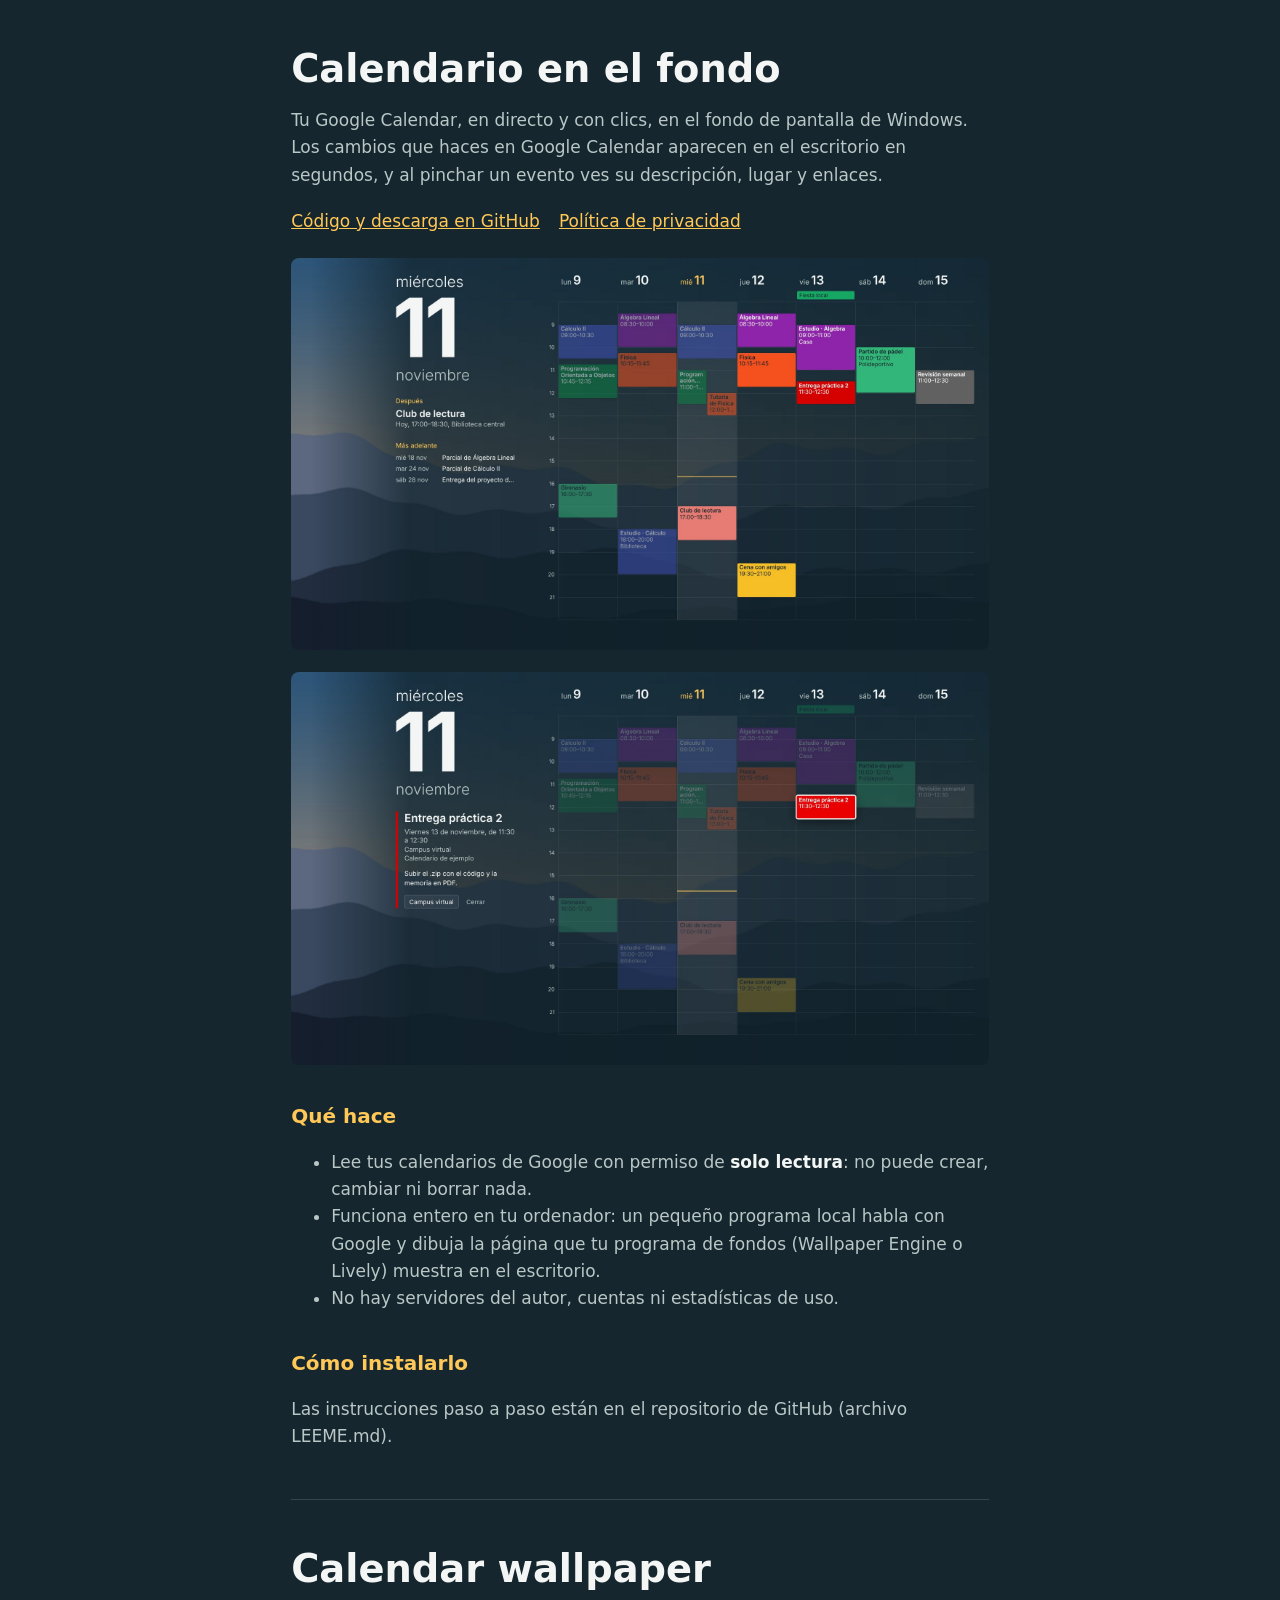
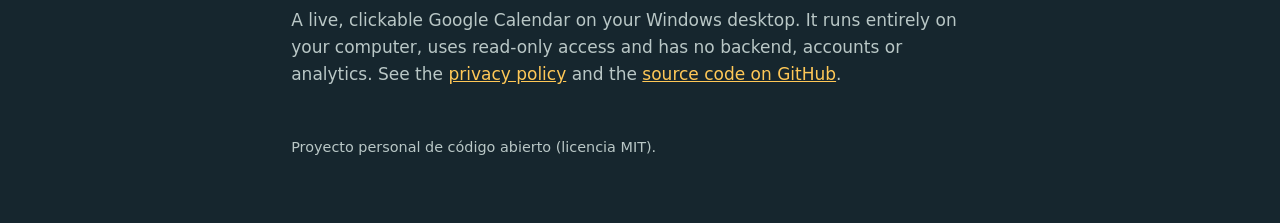
==== docs/index.html @ a0932695 "first commit" ====
<!doctype html>
<html lang="es"><head><meta charset="utf-8"><meta name="viewport" content="width=device-width,initial-scale=1">
<title>Calendario en el fondo</title><link rel="stylesheet" href="estilo.css"></head>
<body><main>
<h1>Calendario en el fondo</h1>
<p>Tu Google Calendar, en directo y con clics, en el fondo de pantalla de Windows. Los cambios que haces en Google Calendar aparecen en el escritorio en segundos, y al pinchar un evento ves su descripción, lugar y enlaces.</p>
<nav><a class="repo" href="https://github.com/">Código y descarga en GitHub</a><a href="privacidad.html">Política de privacidad</a></nav>
<img src="vista.jpg" alt="Vista semanal del calendario sobre el fondo de escritorio">
<img src="detalle.jpg" alt="Al pinchar un evento se resalta y se muestra su detalle">
<h2>Qué hace</h2>
<ul>
<li>Lee tus calendarios de Google con permiso de <strong>solo lectura</strong>: no puede crear, cambiar ni borrar nada.</li>
<li>Funciona entero en tu ordenador: un pequeño programa local habla con Google y dibuja la página que tu programa de fondos (Wallpaper Engine o Lively) muestra en el escritorio.</li>
<li>No hay servidores del autor, cuentas ni estadísticas de uso.</li>
</ul>
<h2>Cómo instalarlo</h2>
<p>Las instrucciones paso a paso están en el repositorio de GitHub (archivo LEEME.md).</p>
<hr lang="en">
<div lang="en">
<h1>Calendar wallpaper</h1>
<p>A live, clickable Google Calendar on your Windows desktop. It runs entirely on your computer, uses read-only access and has no backend, accounts or analytics. See the <a href="privacidad.html#en">privacy policy</a> and the <a class="repo" href="https://github.com/">source code on GitHub</a>.</p>
</div>
<footer>Proyecto personal de código abierto (licencia MIT).</footer>
</main>
<script>
// En GitHub Pages (usuario.github.io/repositorio/) enlaza al repositorio sin escribir el nombre a mano.
const usuario=location.hostname.endsWith(".github.io")?location.hostname.split(".")[0]:"";
const repo=location.pathname.split("/").filter(Boolean)[0]||"";
if(usuario&&repo)document.querySelectorAll("a.repo").forEach(a=>a.href=`https://github.com/${usuario}/${repo}`);
</script>
</body></html>
---- docs/estilo.css ----
:root{--tinta:#f3f6f4;--suave:#b9c7c6;--fondo:#16262e;--panel:#1d313a;--acento:#ffc857}
*{box-sizing:border-box}
body{margin:0;background:var(--fondo);color:var(--tinta);font:17px/1.6 Bahnschrift,"Segoe UI",system-ui,sans-serif}
main{max-width:46rem;margin:0 auto;padding:3rem 1.2rem 4rem}
h1{font-size:2.4rem;line-height:1.1;margin:0 0 .6rem}
h2{font-size:1.25rem;margin:2.2rem 0 .4rem;color:var(--acento);font-weight:600}
p,li{color:var(--suave)}
strong{color:var(--tinta)}
a{color:var(--acento)}
img{width:100%;border-radius:.5rem;margin:1.4rem 0 .4rem;display:block}
nav{display:flex;gap:1.2rem;flex-wrap:wrap;margin:1.2rem 0}
footer{margin-top:3rem;font-size:.9rem;color:var(--suave)}
hr{border:0;border-top:1px solid rgba(243,246,244,.15);margin:3rem 0}
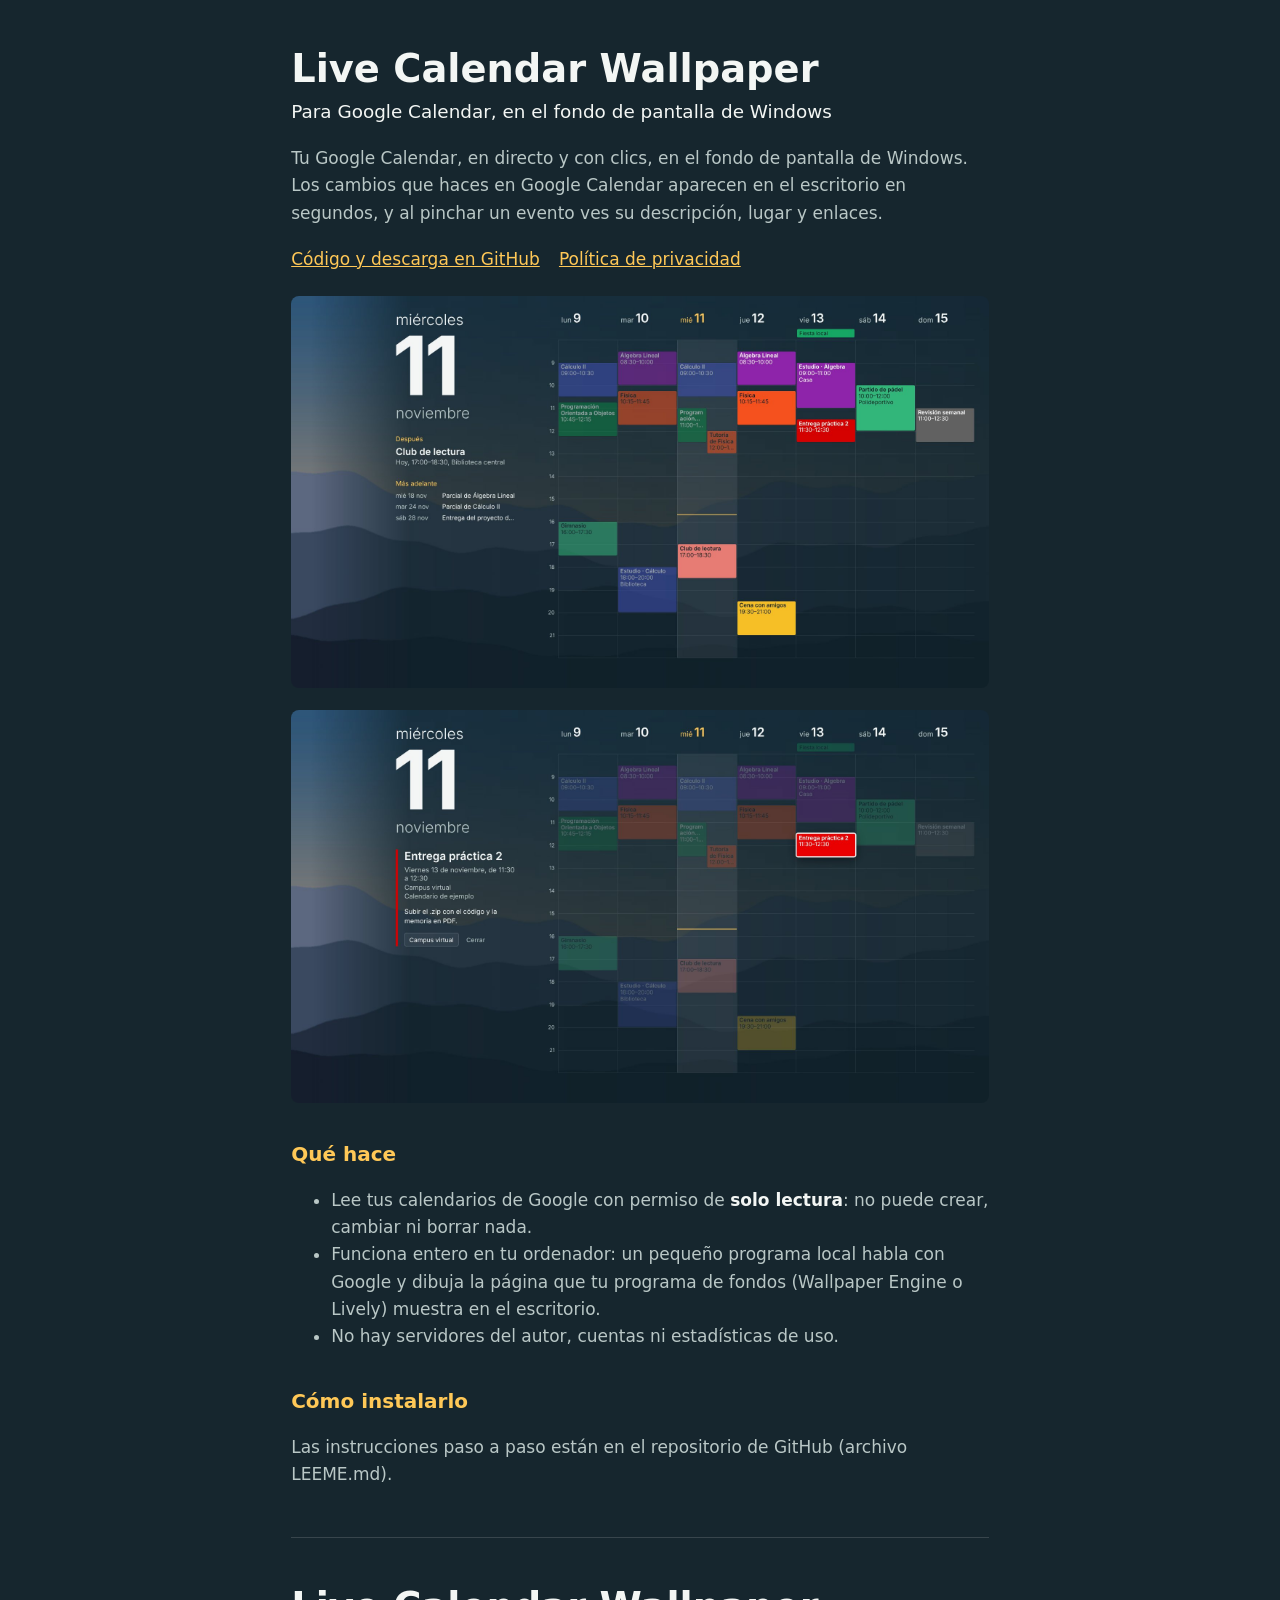
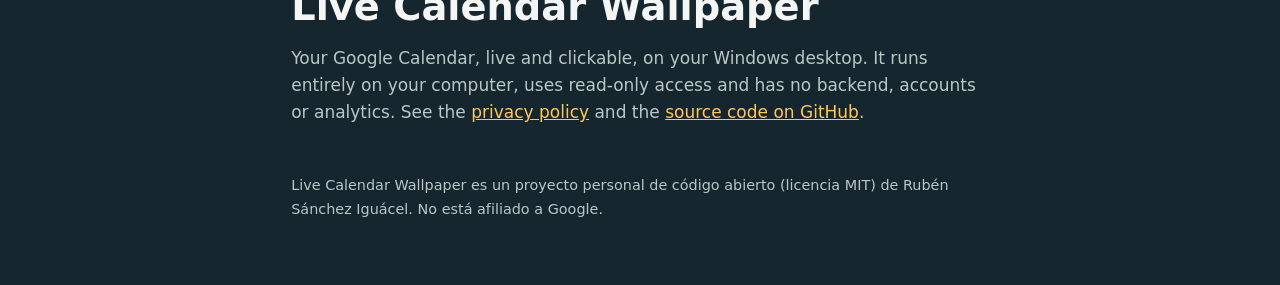
==== commit 8abb499e: "docs(pages): name the app Live Calendar Wallpaper" ====
--- a/docs/index.html
+++ b/docs/index.html
@@ -1,8 +1,9 @@
 <!doctype html>
 <html lang="es"><head><meta charset="utf-8"><meta name="viewport" content="width=device-width,initial-scale=1">
-<title>Calendario en el fondo</title><link rel="stylesheet" href="estilo.css"></head>
+<title>Live Calendar Wallpaper</title><link rel="stylesheet" href="estilo.css"></head>
 <body><main>
-<h1>Calendario en el fondo</h1>
+<h1>Live Calendar Wallpaper</h1>
+<p class="subtitulo">Para Google Calendar, en el fondo de pantalla de Windows</p>
 <p>Tu Google Calendar, en directo y con clics, en el fondo de pantalla de Windows. Los cambios que haces en Google Calendar aparecen en el escritorio en segundos, y al pinchar un evento ves su descripción, lugar y enlaces.</p>
 <nav><a class="repo" href="https://github.com/">Código y descarga en GitHub</a><a href="privacidad.html">Política de privacidad</a></nav>
 <img src="vista.jpg" alt="Vista semanal del calendario sobre el fondo de escritorio">
@@ -17,10 +18,10 @@
 <p>Las instrucciones paso a paso están en el repositorio de GitHub (archivo LEEME.md).</p>
 <hr lang="en">
 <div lang="en">
-<h1>Calendar wallpaper</h1>
-<p>A live, clickable Google Calendar on your Windows desktop. It runs entirely on your computer, uses read-only access and has no backend, accounts or analytics. See the <a href="privacidad.html#en">privacy policy</a> and the <a class="repo" href="https://github.com/">source code on GitHub</a>.</p>
+<h1>Live Calendar Wallpaper</h1>
+<p>Your Google Calendar, live and clickable, on your Windows desktop. It runs entirely on your computer, uses read-only access and has no backend, accounts or analytics. See the <a href="privacidad.html#en">privacy policy</a> and the <a class="repo" href="https://github.com/">source code on GitHub</a>.</p>
 </div>
-<footer>Proyecto personal de código abierto (licencia MIT).</footer>
+<footer>Live Calendar Wallpaper es un proyecto personal de código abierto (licencia MIT) de Rubén Sánchez Iguácel. No está afiliado a Google.</footer>
 </main>
 <script>
 // En GitHub Pages (usuario.github.io/repositorio/) enlaza al repositorio sin escribir el nombre a mano.
--- a/docs/estilo.css
+++ b/docs/estilo.css
@@ -3,6 +3,7 @@
 body{margin:0;background:var(--fondo);color:var(--tinta);font:17px/1.6 Bahnschrift,"Segoe UI",system-ui,sans-serif}
 main{max-width:46rem;margin:0 auto;padding:3rem 1.2rem 4rem}
 h1{font-size:2.4rem;line-height:1.1;margin:0 0 .6rem}
+.subtitulo{margin:-.2rem 0 1.2rem;font-size:1.15rem;color:var(--tinta)}
 h2{font-size:1.25rem;margin:2.2rem 0 .4rem;color:var(--acento);font-weight:600}
 p,li{color:var(--suave)}
 strong{color:var(--tinta)}
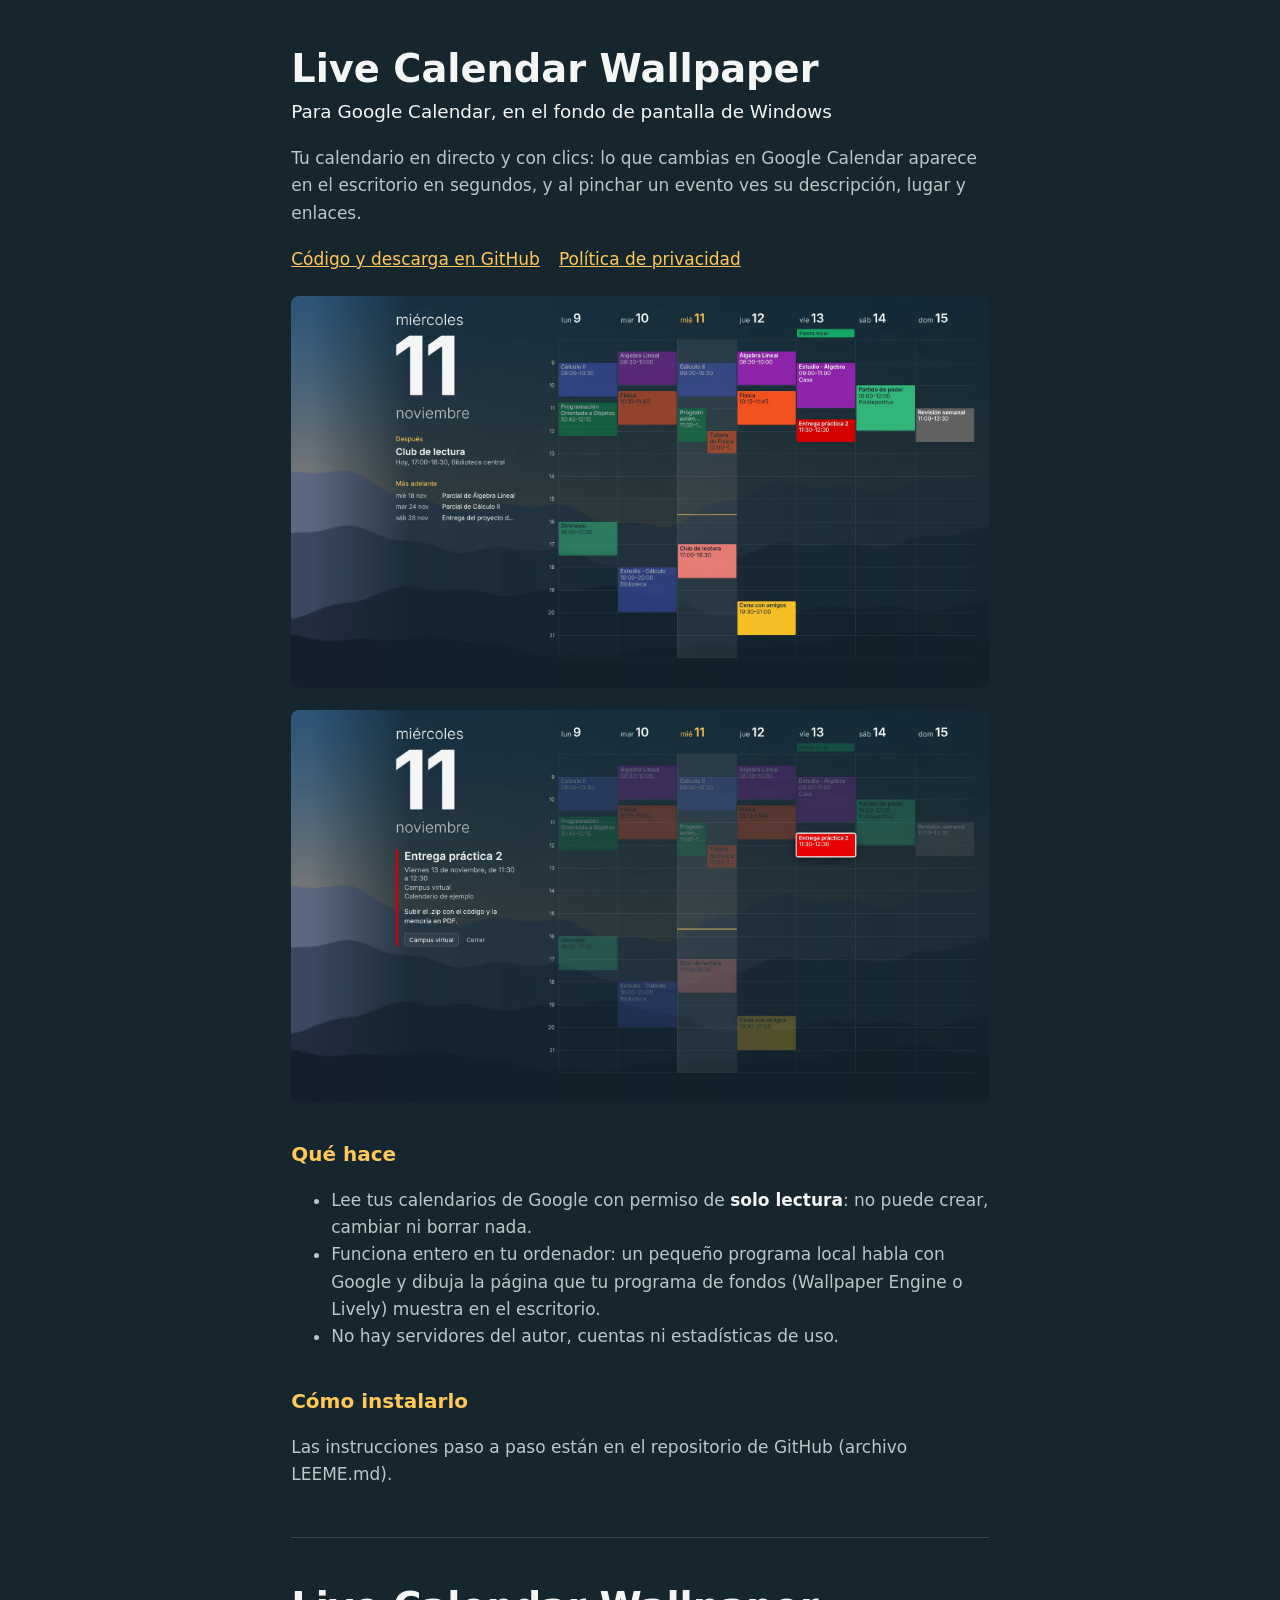
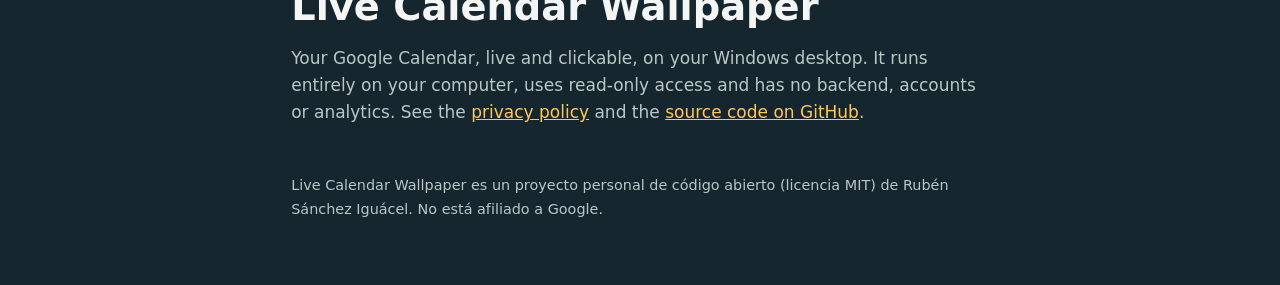
==== commit 7ae53ab2: "chore: use the Live Calendar Wallpaper name everywhere" ====
--- a/docs/index.html
+++ b/docs/index.html
@@ -4,7 +4,7 @@
 <body><main>
 <h1>Live Calendar Wallpaper</h1>
 <p class="subtitulo">Para Google Calendar, en el fondo de pantalla de Windows</p>
-<p>Tu Google Calendar, en directo y con clics, en el fondo de pantalla de Windows. Los cambios que haces en Google Calendar aparecen en el escritorio en segundos, y al pinchar un evento ves su descripción, lugar y enlaces.</p>
+<p>Tu calendario en directo y con clics: lo que cambias en Google Calendar aparece en el escritorio en segundos, y al pinchar un evento ves su descripción, lugar y enlaces.</p>
 <nav><a class="repo" href="https://github.com/">Código y descarga en GitHub</a><a href="privacidad.html">Política de privacidad</a></nav>
 <img src="vista.jpg" alt="Vista semanal del calendario sobre el fondo de escritorio">
 <img src="detalle.jpg" alt="Al pinchar un evento se resalta y se muestra su detalle">
